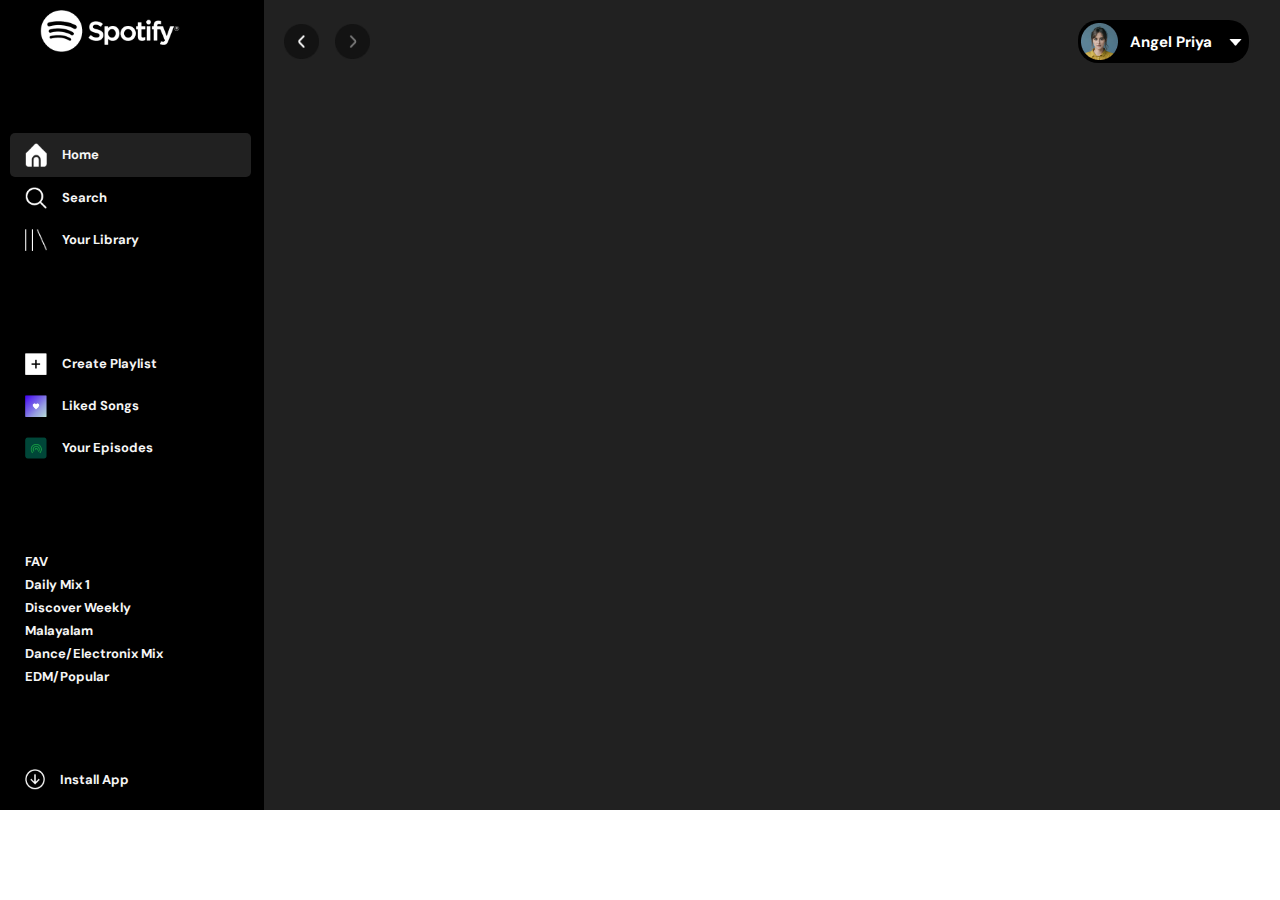
==== index.html @ e63de25b "." ====
<!DOCTYPE html>
<html lang="en">
  <head>
    <!-- Required meta tags -->
    <meta charset="utf-8" />
    <meta name="viewport" content="width=device-width, initial-scale=1" />
    <link rel="stylesheet" href="style.css" />
    <!-- Bootstrap CSS -->
    <!-- <link
      href="https://cdn.jsdelivr.net/npm/bootstrap@5.0.2/dist/css/bootstrap.min.css"
      rel="stylesheet"
      integrity="sha384-EVSTQN3/azprG1Anm3QDgpJLIm9Nao0Yz1ztcQTwFspd3yD65VohhpuuCOmLASjC"
      crossorigin="anonymous"
    /> -->

    <title>Hello, world!</title>
  </head>
  <body>
    <div class="container">
        <!--************************ 30% left part ******************-->
        <div class="left-nav">
            <img src="Icons/Spotify logo.png" alt="" class="logo">

<!-- **************************************************************************** -->
        <div class="home-container">
            <div class="home active" >
                <img src="Icons/Home.png" alt="" class="leftnavimg">
                <h2 class="leftnavh2">Home</h2>
            </div>

            <div class="search">
                <img src="Icons/Search.png" alt="" class="leftnavimg">
                <h2 class="leftnavh2">Search</h2>
            </div>

            <div class="library">
                <img src="Icons/Your library.png" alt="" class="leftnavimg">
                <h2 class="leftnavh2">Your Library</h2>
            </div>
        </div>   

 <!-- **************************************************************** --> 

        <div class="playlist-container">
            <div class="playlist">
                <img src="Icons/plus.png" alt="" class="leftnavimg">
                <h2 class="leftnavh2">Create Playlist</h2>
            </div>

            <div class="liked-songs">
                <img src="Icons/purpleheart.png" alt="" class="leftnavimg">
                <h2 class="leftnavh2">Liked Songs</h2>
            </div>

            <div class="episodes">
                <img src="Icons/hotspot.png" alt="" class="leftnavimg">
                <h2 class="leftnavh2">Your Episodes</h2>
            </div>
        </div>
<!-- ******************************************************* -->
        <div class="fav-tags">
            <h2 class="leftnavh2 h">FAV</h2>
            <h2 class="leftnavh2">Daily Mix 1</h2>
            <h2 class="leftnavh2">Discover Weekly</h2>
            <h2 class="leftnavh2">Malayalam</h2>
            <h2 class="leftnavh2">Dance/Electronix Mix</h2>
            <h2 class="leftnavh2">EDM/Popular</h2>
        </div>
<!-- ************************************************************** -->
        <div class="install">
            <img src="Icons/download.png" alt="" class="dwn">
            <h2 class="leftnavh2">Install App</h2>
        </div>
            
    </div>





<!-- *************** 70%part Right ***************** -->
        <div class="right-part">
            <div class="nav">
                <div class="left-right">
                    <img src="Icons/backward.png" alt="">
                    <img src="Icons/forward.png" alt="">
                </div>

                <div class="profile">
                    <img src="Icons/imgs/profile.png" alt="">
                    <h3>Angel Priya</h3>
                    <img src="Icons/down.png" alt="">
                </div>
            </div>
            
        </div>
    </div>















    <!-- Option 1: Bootstrap Bundle with Popper -->
    <!-- <script
      src="https://cdn.jsdelivr.net/npm/bootstrap@5.0.2/dist/js/bootstrap.bundle.min.js"
      integrity="sha384-MrcW6ZMFYlzcLA8Nl+NtUVF0sA7MsXsP1UyJoMp4YLEuNSfAP+JcXn/tWtIaxVXM"
      crossorigin="anonymous"
    ></script> -->
  </body>
</html>
---- style.css ----
@import url('https://fonts.googleapis.com/css2?family=DM+Sans:ital,opsz,wght@0,9..40,100;0,9..40,200;0,9..40,300;0,9..40,400;0,9..40,500;0,9..40,600;0,9..40,700;0,9..40,800;0,9..40,900;0,9..40,1000;1,9..40,100;1,9..40,200;1,9..40,300;1,9..40,400;1,9..40,500;1,9..40,600;1,9..40,700;1,9..40,800;1,9..40,900;1,9..40,1000&display=swap');

*{
    margin: 0;
    padding: 0;
    box-sizing: border-box;
    font-family: 'DM Sans', sans-serif;
}


.container{
    width: 100%;
    height: 90vh;
    display: flex;
    background-color: #000000;
}

.left-nav{
    margin-left: 10px;
    padding-top: 10px;
    width: 20%;
    display: flex;
    flex-direction: column;
    justify-content: space-between;
    gap: 1.2rem;
    background-color: #000000;
    height: 100%;
}
.right-part{
    width: 80%;
    height: 100%;
    background-color: #212121;
    
}
.logo{
    width: 140px;
    margin-left: 30px;
}
.home, .search, .library, .playlist,
 .liked-songs, .episodes, .install{
    display: flex;
    align-items: center;
    padding-top: 10px;
    padding-bottom: 10px;
    padding-left: 15px;
    border-radius: 5px;
    width: 95%;

 }
.home-container, .playlist-container, 
.fav-tags{
    display: flex;
    flex-direction: column;
}

.active{
    background-color: #212121;
    
}
.fav-tags{
    padding-left: 15px;
}
.fav-tags h2{
    padding: 3px 0;
}



 .leftnavh2{
    font-size: 13px;
    color: whitesmoke;
 }

 .leftnavimg{
    width: 22px;
    margin-right: 15px;
 }
 .install{
    margin-bottom: 10px;
    margin-top: -10px;
 }
 .dwn{
    margin-right: 15px;
    width: 20px;
 }



 /* *************Right Parts*********** */

 .nav{
    margin-top: 20px;
    margin-left: 20px;
    display: flex;
    justify-content: space-between;
    align-items: center;
    /* background-color: darkgoldenrod; */
    width: 95%;
    
 }
 .left-right{
    display: flex;
    align-items: center;
    gap: 1rem;
 }
 .left-right img{
    width: 35px;
 }
 .profile{
    display: flex;
    align-items: center;
    background-color: #000000;
    padding: 3px;
    border-radius: 20px;
    gap: 0.8rem;
    
 }
 .profile h3{
    font-size: 15px;
    color: white;
 }
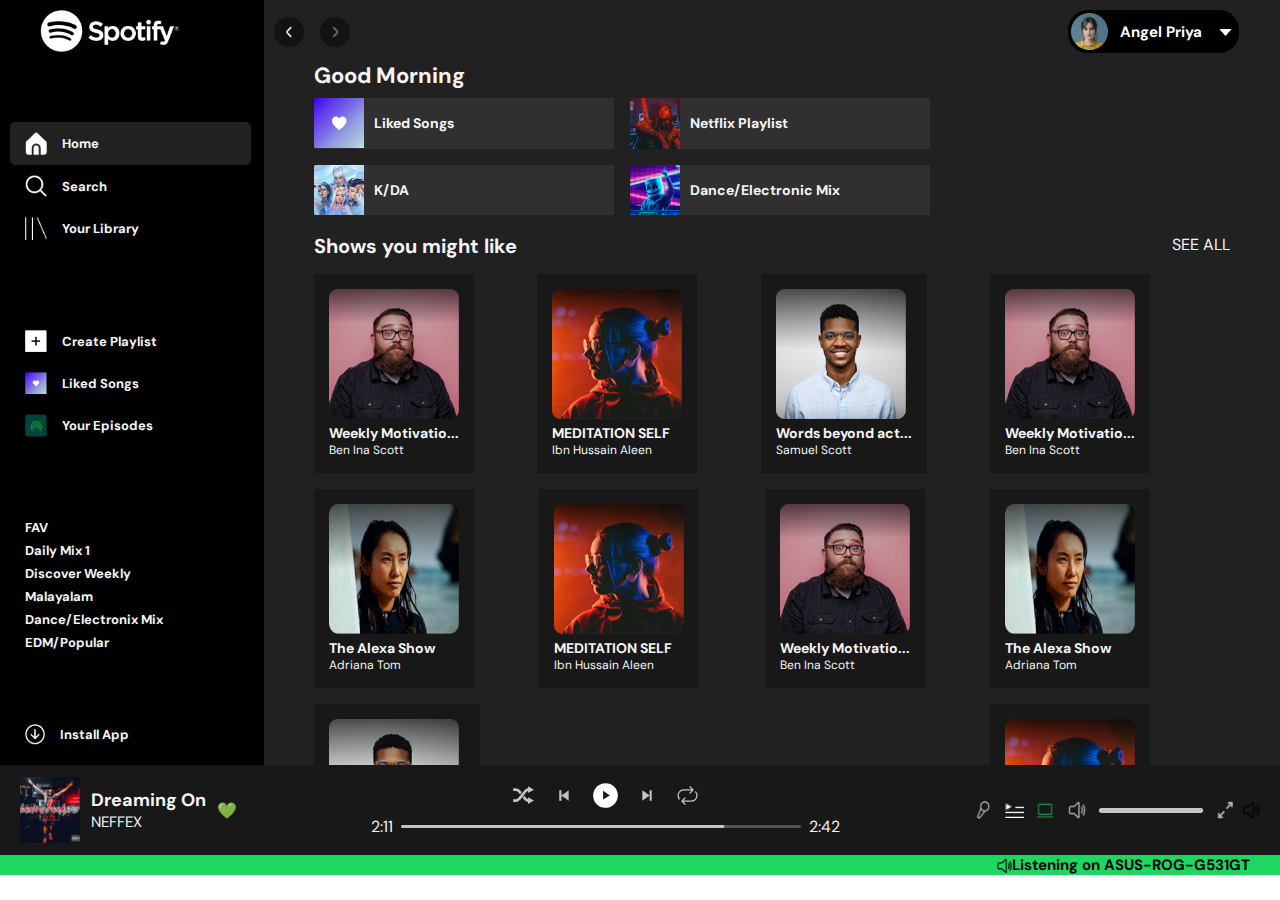
==== commit d8ed0798: "First Page Completed" ====
--- a/index.html
+++ b/index.html
@@ -13,7 +13,7 @@
       crossorigin="anonymous"
     /> -->
 
-    <title>Hello, world!</title>
+    <title>Spotify-Clone</title>
   </head>
   <body>
     <div class="container">
@@ -92,13 +92,153 @@
                     <img src="Icons/down.png" alt="">
                 </div>
             </div>
+
+            <!-- Good Morning section -->
+
+            <div class="goodmrng">
+                <h1>Good Morning</h1>
+                <div class="likedcardholder">
+                    <div class="likedcards">
+                        <img src="Icons/imgs/Purple-big.png" alt="">
+                        <h2>Liked Songs</h2>
+                    </div>
+    
+                    <div class="likedcards">
+                        <img src="Icons/imgs/man.png" alt="">
+                        <h2>Netflix Playlist</h2>
+                    </div>
+    
+                    <div class="likedcards">
+                        <img src="Icons/imgs/KDA.png" alt="">
+                        <h2>K/DA</h2>
+                    </div>
+                    <div class="likedcards">
+                        <img src="Icons/imgs/marshmellow.png" alt="">
+                        <h2>Dance/Electronic Mix</h2>
+                    </div>
+                </div>
+            </div>
+
+            <!-- *********************************** -->
+            <!-- Shows you might like***************** -->
+
+            <div class="shows">
+                <div>
+                    <h1>Shows you might like</h1>
+                    <p>See all</p>
+                </div>
+                
+                <div class="showsCards">
+                    <div class="showCard">
+                        <img src="Icons/imgs/Rectangle 21.png" alt="">
+                        <h2>Weekly Motivatio...</h2>
+                        <p>Ben Ina Scott</p>
+                    </div>
+                    <div class="showCard">
+                        <img src="Icons/imgs/Rectangle 22.png" alt="">
+                        <h2>MEDITATION SELF</h2>
+                        <p>Ibn Hussain Aleen</p>
+                    </div>
+                    <div class="showCard">
+                        <img src="Icons/imgs/Rectangle 23.png" alt="">
+                        <h2>Words beyond act...</h2>
+                        <p>Samuel Scott</p>
+                    </div>
+                    <div class="showCard">
+                        <img src="Icons/imgs/Rectangle 21.png" alt="">
+                        <h2>Weekly Motivatio...</h2>
+                        <p>Ben Ina Scott</p>
+                    </div>
+                    <div class="showCard">
+                        <img class="alex" src="Icons/imgs/Rectangle 16.png" alt="">
+                        <h2>The Alexa Show</h2>
+                        <p>Adriana Tom</p>
+                    </div>
+                    <div class="showCard">
+                        <img src="Icons/imgs/Rectangle 22.png" alt="">
+                        <h2>MEDITATION SELF</h2>
+                        <p>Ibn Hussain Aleen</p>
+                    </div>
+                    <div class="showCard">
+                        <img src="Icons/imgs/Rectangle 21.png" alt="">
+                        <h2>Weekly Motivatio...</h2>
+                        <p>Ben Ina Scott</p>
+                    </div>
+                    <div class="showCard">
+                        <img class="alex" src="Icons/imgs/Rectangle 16.png" alt="">
+                        <h2>The Alexa Show</h2>
+                        <p>Adriana Tom</p>
+                    </div>
+                    <div class="showCard">
+                        <img src="Icons/imgs/Rectangle 23.png" alt="">
+                        <h2>Words beyond act...</h2>
+                        <p>Samuel Scott</p>
+                    </div>
+                    <div class="showCard">
+                        <img src="Icons/imgs/Rectangle 22.png" alt="">
+                        <h2>MEDITATION SELF</h2>
+                        <p>Ibn Hussain Aleen</p>
+                    </div>
+                </div>
+            </div>
+
+
+            
             
         </div>
     </div>
-
-
-
-
+    
+
+    <div class="bottom">
+
+        <!-- ===========Bottom left============== -->
+        <div class="songName">
+            <img src="Icons/imgs/playing-img.png" alt="">
+            
+                <div>
+                    <h2>Dreaming On</h2>
+                    <p>NEFFEX</p>
+                </div>
+                &#128154;
+            
+
+        </div>
+
+        <!-- ===========Bottom Middle============== -->
+        <div class="playControls">
+            <div class="control">
+                <img src="Icons/shuffle.svg" alt="shuffle">
+                <img src="Icons/previous.png" alt="backward">
+                <img src="Icons/resume.svg" alt="play/pause">
+                <img src="Icons/next.svg" alt="forward">
+                <img src="Icons/loop.svg" alt="loop">
+            </div>
+            <div class="bar">
+                <p>2:11</p>
+                <img class="music-bar" src="Icons/musicbar.png" alt="">
+                <p>2:42</p>
+            </div>
+            
+        </div>
+
+        <!-- ===========Bottom Right============== -->
+        <div class="volume">
+            <img class="vol" src="Icons/microphone.png" alt="">
+            <img class="vol" src="Icons/list.png" alt="">
+            <img class="vol" src="Icons/carbon_laptop.png" alt="">
+            <img class="vol" src="Icons/speaker-white.png" alt="">
+            <img src="Icons/volume-bar.png" alt="">
+            <img class="black-spek" src="Icons/strech-speaker.png" alt="">
+        </div>
+
+    </div>
+
+
+<div class="green-notice">
+    <img src="Icons/speaker-black.png" alt="">
+    <h2>Listening on ASUS-ROG-G531GT</h2>
+
+</div>
 
 
 
--- a/style.css
+++ b/style.css
@@ -11,12 +11,16 @@
     padding: 0;
     box-sizing: border-box;
     font-family: 'DM Sans', sans-serif;
-}
+
+   }
+   *::-webkit-scrollbar {
+      display: none;
+    }
 
 
 .container{
     width: 100%;
-    height: 90vh;
+    height: 85vh;
     display: flex;
     background-color: #000000;
 }
@@ -28,11 +32,15 @@
     display: flex;
     flex-direction: column;
     justify-content: space-between;
-    gap: 1.2rem;
+    gap: .8rem;
     background-color: #000000;
     height: 100%;
-}
+    overflow-y: scroll;
+}
+
+
 .right-part{
+   overflow-y: scroll;
     width: 80%;
     height: 100%;
     background-color: #212121;
@@ -95,8 +103,8 @@
  /* *************Right Parts*********** */
 
  .nav{
-    margin-top: 20px;
-    margin-left: 20px;
+    margin-top: 10px;
+    margin-left: 10px;
     display: flex;
     justify-content: space-between;
     align-items: center;
@@ -110,7 +118,7 @@
     gap: 1rem;
  }
  .left-right img{
-    width: 35px;
+    width: 30px;
  }
  .profile{
     display: flex;
@@ -124,4 +132,201 @@
  .profile h3{
     font-size: 15px;
     color: white;
+ }
+
+
+
+
+
+
+
+
+/* ************************************ */
+ .goodmrng{
+   padding: 0 50px;
+ }
+ .goodmrng>h1{
+   color: whitesmoke;
+   font-size: 22px;
+   margin: 8px 0;
+ }
+
+ .likedcardholder{
+   display: flex;
+   
+   gap: 1rem;
+  /* background-color: aqua; */
+   flex-wrap: wrap;
+  
+ }
+
+ .likedcards{
+   display: flex;
+   align-items: center;
+   width: 300px;
+   background-color:#303030 ;
+ }
+ .likedcards>img{
+   width: 50px;
+   margin-right: 10px;
+ }
+ .likedcards>h2{
+   font-size: 14px;
+   color: whitesmoke;
+   word-break: break-all;
+ }
+
+
+ /* ///////////////////////// */
+.shows{
+   padding: 0px 50px;
+  
+}
+.shows>div{
+   display: flex;
+   
+   align-items: center;
+   justify-content: space-between;
+}
+
+.shows>div>p{
+   color: whitesmoke;
+   text-transform: uppercase;
+}
+
+.shows>div>h1{
+   margin-top: 18px;
+   font-size: 20px;
+   color: whitesmoke;
+   margin-bottom: 15px;
+}
+
+
+
+.showsCards{
+   padding-right: 80px;
+   display: flex;
+   gap: 1rem;
+   flex-wrap: wrap;
+}
+ .showCard{
+   background-color: #181818;
+   padding: 15px;
+   
+ }
+ .showCard>h2{
+   font-size: 14px;
+   color: whitesmoke;
+ }
+ .showCard>p{
+   font-size: 12px;
+   color: whitesmoke;
+ }
+ .showCard>img{
+   width: 130px;
+ }
+
+ .alex{
+   height: 130px;
+ }
+
+
+
+
+
+
+
+
+
+
+
+
+ .bottom{
+   padding: 40px 20px;
+   width: 100%;
+   height: 10vh;
+   background-color: #181818;
+   display: flex;
+   justify-content: space-between;
+   align-items: center;
+   
+  
+ }
+
+ .songName{
+   display: flex;
+   align-items: center;
+   gap: 0.7rem;
+ }
+ .songName img{
+   width: 60px;
+ }
+ .songName>div>h2{
+   font-size: 18px;
+   color: whitesmoke;
+ }
+ .songName>div>p{
+   font-size: 15px;
+   color: whitesmoke;
+ }
+
+
+
+ .playControls{
+   display: flex;
+   flex-direction: column;
+   gap: 0.5rem;
+   
+ }
+ .playControls>.control{
+   display: flex;
+   justify-content: center;
+   align-items: center;
+   gap: 1rem;
+ }
+ .control>img{
+   width: 25px;
+ }
+ 
+ .bar{
+   display: flex;
+   align-items: center;
+   gap: 0.5rem;
+   color: whitesmoke;
+ }
+ .music-bar{
+   width: 400px;
+ }
+
+
+ .volume{
+   display: flex;
+   align-items: center;
+   gap: 0.7rem;
+ }
+ .vol{
+   width: 20px;
+ }
+
+ .black-spek{
+   width: 45px;
+ }
+ 
+
+
+ .green-notice{
+   display: flex;
+   align-items: center;
+   justify-content: end;
+  
+   width: 100%;
+   height: 20px;
+   background-color: #1ED760;
+ }
+ .green-notice img{
+   width: 15px;
+ }
+ .green-notice h2{
+   font-size: 15px;
+   padding-right: 30px;
  }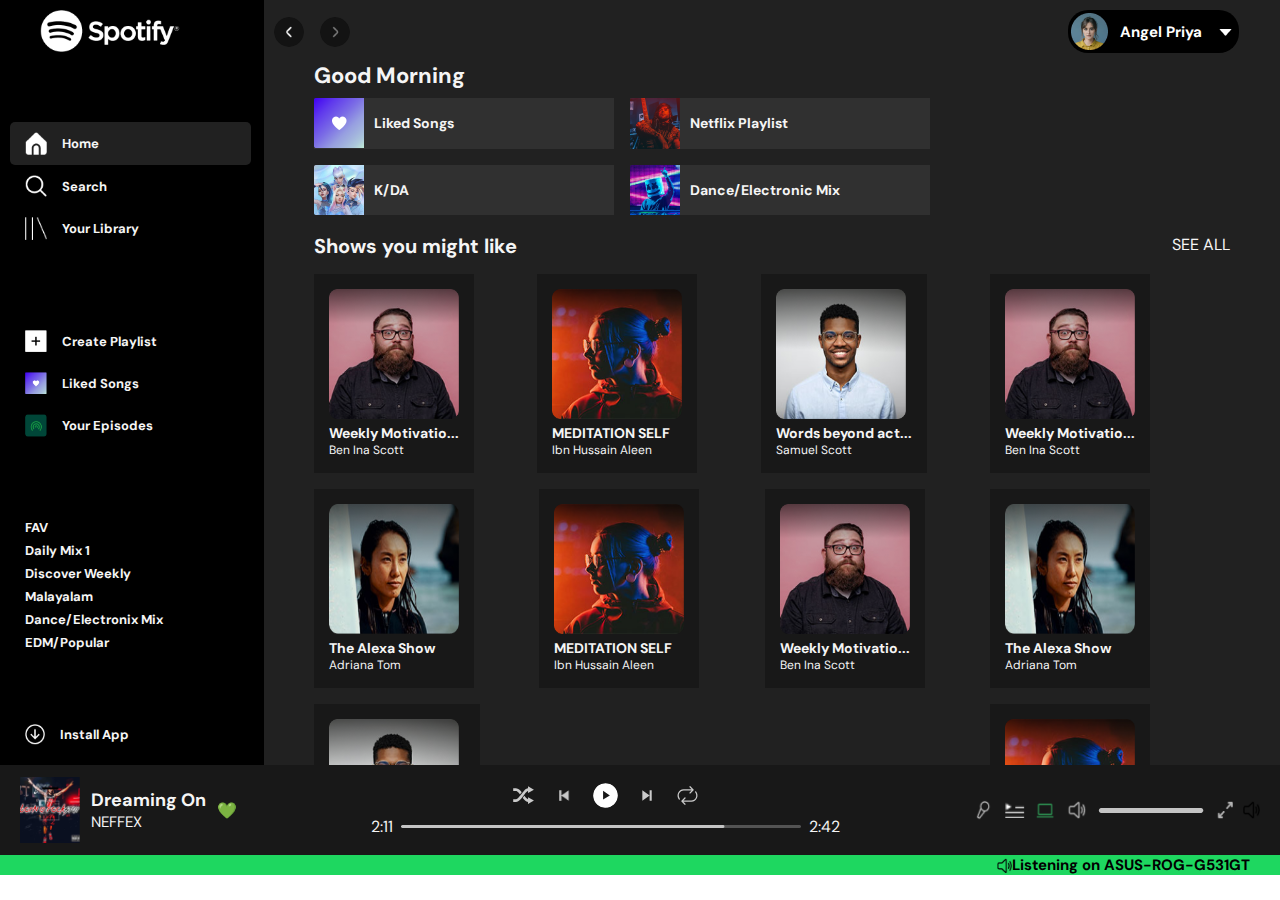
==== commit e1d7a8e5: "Page-1 Hovers" ====
--- a/index.html
+++ b/index.html
@@ -82,8 +82,8 @@
         <div class="right-part">
             <div class="nav">
                 <div class="left-right">
-                    <img src="Icons/backward.png" alt="">
-                    <img src="Icons/forward.png" alt="">
+                    <img src="Icons/backward.png" alt="" class="play">
+                    <img src="Icons/forward.png" alt="" class="play">
                 </div>
 
                 <div class="profile">
@@ -194,24 +194,21 @@
         <!-- ===========Bottom left============== -->
         <div class="songName">
             <img src="Icons/imgs/playing-img.png" alt="">
-            
                 <div>
                     <h2>Dreaming On</h2>
                     <p>NEFFEX</p>
                 </div>
                 &#128154;
-            
-
         </div>
 
         <!-- ===========Bottom Middle============== -->
         <div class="playControls">
             <div class="control">
-                <img src="Icons/shuffle.svg" alt="shuffle">
-                <img src="Icons/previous.png" alt="backward">
-                <img src="Icons/resume.svg" alt="play/pause">
-                <img src="Icons/next.svg" alt="forward">
-                <img src="Icons/loop.svg" alt="loop">
+                <img class="musichov" src="Icons/shuffle.svg" alt="shuffle">
+                <img class="musichov" src="Icons/previous.png" alt="backward">
+                <img class="musichov play" src="Icons/resume.svg" alt="play/pause">
+                <img class="musichov" src="Icons/next.svg" alt="forward">
+                <img class="musichov" src="Icons/loop.svg" alt="loop">
             </div>
             <div class="bar">
                 <p>2:11</p>
@@ -237,13 +234,7 @@
 <div class="green-notice">
     <img src="Icons/speaker-black.png" alt="">
     <h2>Listening on ASUS-ROG-G531GT</h2>
-
 </div>
-
-
-
-
-
 
 
 
--- a/style.css
+++ b/style.css
@@ -59,8 +59,16 @@
     padding-left: 15px;
     border-radius: 5px;
     width: 95%;
-
- }
+    transition: all 0.2s ease-in-out;
+ }
+
+ .home:hover, .search:hover, 
+ .library:hover, .playlist:hover,
+ .liked-songs:hover, .episodes:hover, .install:hover{
+  cursor: pointer;
+  background-color: #212121;
+ }
+ 
 .home-container, .playlist-container, 
 .fav-tags{
     display: flex;
@@ -100,7 +108,7 @@
 
 
 
- /* *************Right Parts*********** */
+ /* *************Right Parts****************** */
 
  .nav{
     margin-top: 10px;
@@ -119,7 +127,13 @@
  }
  .left-right img{
     width: 30px;
- }
+    transition: all 0.2s ease-in;
+ }
+ .left-right img:hover{
+  box-shadow: 1px 1px 20px gray;
+  cursor: pointer;
+ }
+
  .profile{
     display: flex;
     align-items: center;
@@ -127,19 +141,17 @@
     padding: 3px;
     border-radius: 20px;
     gap: 0.8rem;
-    
- }
+    transition: all 0.2s ease-in-out;
+ }
+ .profile:hover{
+  box-shadow: 1px 1px 10px gray;
+  cursor: pointer;
+ }
+ /* Profile Pic********* */
  .profile h3{
     font-size: 15px;
     color: white;
  }
-
-
-
-
-
-
-
 
 /* ************************************ */
  .goodmrng{
@@ -165,6 +177,11 @@
    align-items: center;
    width: 300px;
    background-color:#303030 ;
+   transition: all 0.2s ease-in;
+ }
+ .likedcards:hover{
+  cursor: pointer;
+  box-shadow: 1px 1px 10px gray;
  }
  .likedcards>img{
    width: 50px;
@@ -177,7 +194,7 @@
  }
 
 
- /* ///////////////////////// */
+ /* /////////////////////////******************** */
 .shows{
    padding: 0px 50px;
   
@@ -192,6 +209,12 @@
 .shows>div>p{
    color: whitesmoke;
    text-transform: uppercase;
+   transition: all 0.2s ease-in-out;
+}
+.shows>div>p:hover{
+  cursor: pointer;
+  color: white;
+  font-weight: 600;
 }
 
 .shows>div>h1{
@@ -201,8 +224,6 @@
    margin-bottom: 15px;
 }
 
-
-
 .showsCards{
    padding-right: 80px;
    display: flex;
@@ -212,7 +233,12 @@
  .showCard{
    background-color: #181818;
    padding: 15px;
-   
+   transition: all 0.2s ease-in-out;
+   
+ }
+ .showCard:hover{
+  cursor: pointer;
+  box-shadow: 1px 1px 10px gray;
  }
  .showCard>h2{
    font-size: 14px;
@@ -229,17 +255,13 @@
  .alex{
    height: 130px;
  }
-
-
-
-
-
-
-
-
-
-
-
+ 
+
+
+
+
+
+/* *********Bottom Palyer Controls Part************* */
 
  .bottom{
    padding: 40px 20px;
@@ -252,7 +274,7 @@
    
   
  }
-
+ /* <!-- ===========Bottom left============== */
  .songName{
    display: flex;
    align-items: center;
@@ -271,7 +293,7 @@
  }
 
 
-
+ /* <!-- ===========Bottom Middle============= */
  .playControls{
    display: flex;
    flex-direction: column;
@@ -297,8 +319,16 @@
  .music-bar{
    width: 400px;
  }
-
-
+ .musichov{
+  mix-blend-mode: screen;
+  transition: all 0.2s ease-in;
+ }
+ .musichov:hover{
+  box-shadow: 1px 1px 20px gray;
+  cursor: pointer;
+ }
+
+ /* <!-- ===========Bottom Right============= */
  .volume{
    display: flex;
    align-items: center;
@@ -306,14 +336,20 @@
  }
  .vol{
    width: 20px;
+   mix-blend-mode: screen;
+   transition: all 0.2s ease-in;
  }
 
  .black-spek{
    width: 45px;
  }
+ .vol:hover{
+  box-shadow: 1px 1px 10px gray;
+  cursor: pointer;
+ }
  
 
-
+/* *******************Green Notice*********** */
  .green-notice{
    display: flex;
    align-items: center;
@@ -329,4 +365,10 @@
  .green-notice h2{
    font-size: 15px;
    padding-right: 30px;
+ }
+
+
+ .play{
+  border-radius: 50%;
+  overflow: hidden;
  }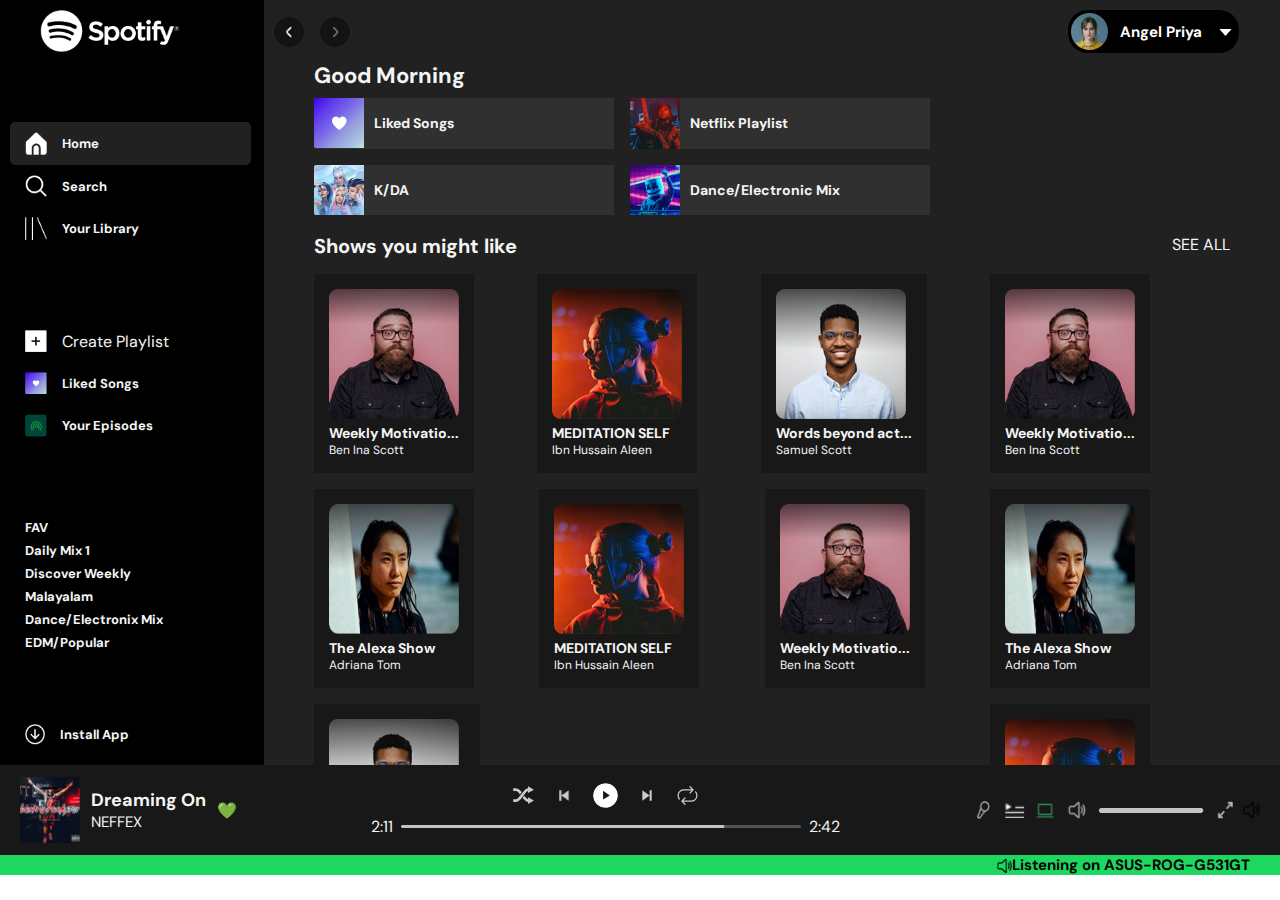
==== commit 14665711: "Responsive for Mobile view" ====
--- a/index.html
+++ b/index.html
@@ -17,224 +17,238 @@
   </head>
   <body>
     <div class="container">
-        <!--************************ 30% left part ******************-->
-        <div class="left-nav">
-            <img src="Icons/Spotify logo.png" alt="" class="logo">
-
-<!-- **************************************************************************** -->
+      <!--************************ 30% left part ******************-->
+      <div class="left-nav">
+        <img src="Icons/Spotify logo.png" alt="" class="logo" />
+
+        <!-- **************************************************************************** -->
         <div class="home-container">
-            <div class="home active" >
-                <img src="Icons/Home.png" alt="" class="leftnavimg">
-                <h2 class="leftnavh2">Home</h2>
-            </div>
-
-            <div class="search">
-                <img src="Icons/Search.png" alt="" class="leftnavimg">
-                <h2 class="leftnavh2">Search</h2>
-            </div>
-
-            <div class="library">
-                <img src="Icons/Your library.png" alt="" class="leftnavimg">
-                <h2 class="leftnavh2">Your Library</h2>
-            </div>
-        </div>   
-
- <!-- **************************************************************** --> 
+          <div class="home active">
+            <img src="Icons/Home.png" alt="" class="leftnavimg" />
+            <h2 class="leftnavh2">Home</h2>
+          </div>
+
+          <div class="search">
+            <img src="Icons/Search.png" alt="" class="leftnavimg" />
+            <h2 class="leftnavh2">Search</h2>
+          </div>
+
+          <div class="library">
+            <img src="Icons/Your library.png" alt="" class="leftnavimg" />
+            <h2 class="leftnavh2">Your Library</h2>
+          </div>
+        </div>
+
+        <!-- **************************************************************** -->
 
         <div class="playlist-container">
-            <div class="playlist">
-                <img src="Icons/plus.png" alt="" class="leftnavimg">
-                <h2 class="leftnavh2">Create Playlist</h2>
-            </div>
-
-            <div class="liked-songs">
-                <img src="Icons/purpleheart.png" alt="" class="leftnavimg">
-                <h2 class="leftnavh2">Liked Songs</h2>
-            </div>
-
-            <div class="episodes">
-                <img src="Icons/hotspot.png" alt="" class="leftnavimg">
-                <h2 class="leftnavh2">Your Episodes</h2>
-            </div>
-        </div>
-<!-- ******************************************************* -->
+          <div class="playlist">
+            <img src="Icons/plus.png" alt="" class="leftnavimg" />
+            <a href="playlist.html">Create Playlist</a>
+          </div>
+
+          <div class="liked-songs">
+            <img src="Icons/purpleheart.png" alt="" class="leftnavimg" />
+            <h2 class="leftnavh2">Liked Songs</h2>
+          </div>
+
+          <div class="episodes">
+            <img src="Icons/hotspot.png" alt="" class="leftnavimg" />
+            <h2 class="leftnavh2">Your Episodes</h2>
+          </div>
+        </div>
+        <!-- ******************************************************* -->
         <div class="fav-tags">
-            <h2 class="leftnavh2 h">FAV</h2>
-            <h2 class="leftnavh2">Daily Mix 1</h2>
-            <h2 class="leftnavh2">Discover Weekly</h2>
-            <h2 class="leftnavh2">Malayalam</h2>
-            <h2 class="leftnavh2">Dance/Electronix Mix</h2>
-            <h2 class="leftnavh2">EDM/Popular</h2>
-        </div>
-<!-- ************************************************************** -->
+          <h2 class="leftnavh2 h">FAV</h2>
+          <h2 class="leftnavh2">Daily Mix 1</h2>
+          <h2 class="leftnavh2">Discover Weekly</h2>
+          <h2 class="leftnavh2">Malayalam</h2>
+          <h2 class="leftnavh2">Dance/Electronix Mix</h2>
+          <h2 class="leftnavh2">EDM/Popular</h2>
+        </div>
+        <!-- ************************************************************** -->
         <div class="install">
-            <img src="Icons/download.png" alt="" class="dwn">
-            <h2 class="leftnavh2">Install App</h2>
-        </div>
-            
-    </div>
-
-
-
-
-
-<!-- *************** 70%part Right ***************** -->
-        <div class="right-part">
-            <div class="nav">
-                <div class="left-right">
-                    <img src="Icons/backward.png" alt="" class="play">
-                    <img src="Icons/forward.png" alt="" class="play">
-                </div>
-
-                <div class="profile">
-                    <img src="Icons/imgs/profile.png" alt="">
-                    <h3>Angel Priya</h3>
-                    <img src="Icons/down.png" alt="">
-                </div>
-            </div>
-
-            <!-- Good Morning section -->
-
-            <div class="goodmrng">
-                <h1>Good Morning</h1>
-                <div class="likedcardholder">
-                    <div class="likedcards">
-                        <img src="Icons/imgs/Purple-big.png" alt="">
-                        <h2>Liked Songs</h2>
-                    </div>
-    
-                    <div class="likedcards">
-                        <img src="Icons/imgs/man.png" alt="">
-                        <h2>Netflix Playlist</h2>
-                    </div>
-    
-                    <div class="likedcards">
-                        <img src="Icons/imgs/KDA.png" alt="">
-                        <h2>K/DA</h2>
-                    </div>
-                    <div class="likedcards">
-                        <img src="Icons/imgs/marshmellow.png" alt="">
-                        <h2>Dance/Electronic Mix</h2>
-                    </div>
-                </div>
-            </div>
-
-            <!-- *********************************** -->
-            <!-- Shows you might like***************** -->
-
-            <div class="shows">
-                <div>
-                    <h1>Shows you might like</h1>
-                    <p>See all</p>
-                </div>
-                
-                <div class="showsCards">
-                    <div class="showCard">
-                        <img src="Icons/imgs/Rectangle 21.png" alt="">
-                        <h2>Weekly Motivatio...</h2>
-                        <p>Ben Ina Scott</p>
-                    </div>
-                    <div class="showCard">
-                        <img src="Icons/imgs/Rectangle 22.png" alt="">
-                        <h2>MEDITATION SELF</h2>
-                        <p>Ibn Hussain Aleen</p>
-                    </div>
-                    <div class="showCard">
-                        <img src="Icons/imgs/Rectangle 23.png" alt="">
-                        <h2>Words beyond act...</h2>
-                        <p>Samuel Scott</p>
-                    </div>
-                    <div class="showCard">
-                        <img src="Icons/imgs/Rectangle 21.png" alt="">
-                        <h2>Weekly Motivatio...</h2>
-                        <p>Ben Ina Scott</p>
-                    </div>
-                    <div class="showCard">
-                        <img class="alex" src="Icons/imgs/Rectangle 16.png" alt="">
-                        <h2>The Alexa Show</h2>
-                        <p>Adriana Tom</p>
-                    </div>
-                    <div class="showCard">
-                        <img src="Icons/imgs/Rectangle 22.png" alt="">
-                        <h2>MEDITATION SELF</h2>
-                        <p>Ibn Hussain Aleen</p>
-                    </div>
-                    <div class="showCard">
-                        <img src="Icons/imgs/Rectangle 21.png" alt="">
-                        <h2>Weekly Motivatio...</h2>
-                        <p>Ben Ina Scott</p>
-                    </div>
-                    <div class="showCard">
-                        <img class="alex" src="Icons/imgs/Rectangle 16.png" alt="">
-                        <h2>The Alexa Show</h2>
-                        <p>Adriana Tom</p>
-                    </div>
-                    <div class="showCard">
-                        <img src="Icons/imgs/Rectangle 23.png" alt="">
-                        <h2>Words beyond act...</h2>
-                        <p>Samuel Scott</p>
-                    </div>
-                    <div class="showCard">
-                        <img src="Icons/imgs/Rectangle 22.png" alt="">
-                        <h2>MEDITATION SELF</h2>
-                        <p>Ibn Hussain Aleen</p>
-                    </div>
-                </div>
-            </div>
-
-
-            
-            
-        </div>
-    </div>
-    
+          <img src="Icons/download.png" alt="" class="dwn" />
+          <h2 class="leftnavh2">Install App</h2>
+        </div>
+      </div>
+
+      <!-- *************** 70%part Right ***************** -->
+      <div class="right-part">
+        <div class="nav">
+          <div class="left-right">
+            <img src="Icons/backward.png" alt="" class="play" />
+            <img src="Icons/forward.png" alt="" class="play" />
+          </div>
+
+          <div class="profile">
+            <img src="Icons/imgs/profile.png" alt="" />
+            <h3>Angel Priya</h3>
+            <img src="Icons/down.png" alt="" />
+          </div>
+        </div>
+
+        <!-- Good Morning section -->
+
+        <div class="goodmrng">
+          <h1>Good Morning</h1>
+          <div class="likedcardholder">
+            <div class="likedcards">
+              <img src="Icons/imgs/Purple-big.png" alt="" />
+              <h2>Liked Songs</h2>
+            </div>
+
+            <div class="likedcards">
+              <img src="Icons/imgs/man.png" alt="" />
+              <h2>Netflix Playlist</h2>
+            </div>
+
+            <div class="likedcards">
+              <img src="Icons/imgs/KDA.png" alt="" />
+              <h2>K/DA</h2>
+            </div>
+            <div class="likedcards">
+              <img src="Icons/imgs/marshmellow.png" alt="" />
+              <h2>Dance/Electronic Mix</h2>
+            </div>
+          </div>
+        </div>
+
+        <!-- *********************************** -->
+        <!-- Shows you might like***************** -->
+
+        <div class="shows">
+          <div>
+            <h1>Shows you might like</h1>
+            <p>See all</p>
+          </div>
+
+          <div class="showsCards">
+            <div class="showCard">
+              <img src="Icons/imgs/Rectangle 21.png" alt="" />
+              <h2>Weekly Motivatio...</h2>
+              <p>Ben Ina Scott</p>
+            </div>
+            <div class="showCard">
+              <img src="Icons/imgs/Rectangle 22.png" alt="" />
+              <h2>MEDITATION SELF</h2>
+              <p>Ibn Hussain Aleen</p>
+            </div>
+            <div class="showCard">
+              <img src="Icons/imgs/Rectangle 23.png" alt="" />
+              <h2>Words beyond act...</h2>
+              <p>Samuel Scott</p>
+            </div>
+            <div class="showCard">
+              <img src="Icons/imgs/Rectangle 21.png" alt="" />
+              <h2>Weekly Motivatio...</h2>
+              <p>Ben Ina Scott</p>
+            </div>
+            <div class="showCard">
+              <img class="alex" src="Icons/imgs/Rectangle 16.png" alt="" />
+              <h2>The Alexa Show</h2>
+              <p>Adriana Tom</p>
+            </div>
+            <div class="showCard">
+              <img src="Icons/imgs/Rectangle 22.png" alt="" />
+              <h2>MEDITATION SELF</h2>
+              <p>Ibn Hussain Aleen</p>
+            </div>
+            <div class="showCard">
+              <img src="Icons/imgs/Rectangle 21.png" alt="" />
+              <h2>Weekly Motivatio...</h2>
+              <p>Ben Ina Scott</p>
+            </div>
+            <div class="showCard">
+              <img class="alex" src="Icons/imgs/Rectangle 16.png" alt="" />
+              <h2>The Alexa Show</h2>
+              <p>Adriana Tom</p>
+            </div>
+            <div class="showCard">
+              <img src="Icons/imgs/Rectangle 23.png" alt="" />
+              <h2>Words beyond act...</h2>
+              <p>Samuel Scott</p>
+            </div>
+            <div class="showCard">
+              <img src="Icons/imgs/Rectangle 22.png" alt="" />
+              <h2>MEDITATION SELF</h2>
+              <p>Ibn Hussain Aleen</p>
+            </div>
+          </div>
+        </div>
+      </div>
+    </div>
+
+
+    <!--****************Player Controls part Bottom********  -->
 
     <div class="bottom">
-
-        <!-- ===========Bottom left============== -->
-        <div class="songName">
-            <img src="Icons/imgs/playing-img.png" alt="">
-                <div>
-                    <h2>Dreaming On</h2>
-                    <p>NEFFEX</p>
-                </div>
-                &#128154;
-        </div>
-
-        <!-- ===========Bottom Middle============== -->
-        <div class="playControls">
-            <div class="control">
-                <img class="musichov" src="Icons/shuffle.svg" alt="shuffle">
-                <img class="musichov" src="Icons/previous.png" alt="backward">
-                <img class="musichov play" src="Icons/resume.svg" alt="play/pause">
-                <img class="musichov" src="Icons/next.svg" alt="forward">
-                <img class="musichov" src="Icons/loop.svg" alt="loop">
-            </div>
-            <div class="bar">
-                <p>2:11</p>
-                <img class="music-bar" src="Icons/musicbar.png" alt="">
-                <p>2:42</p>
-            </div>
-            
-        </div>
-
-        <!-- ===========Bottom Right============== -->
-        <div class="volume">
-            <img class="vol" src="Icons/microphone.png" alt="">
-            <img class="vol" src="Icons/list.png" alt="">
-            <img class="vol" src="Icons/carbon_laptop.png" alt="">
-            <img class="vol" src="Icons/speaker-white.png" alt="">
-            <img src="Icons/volume-bar.png" alt="">
-            <img class="black-spek" src="Icons/strech-speaker.png" alt="">
-        </div>
-
-    </div>
-
-
-<div class="green-notice">
-    <img src="Icons/speaker-black.png" alt="">
-    <h2>Listening on ASUS-ROG-G531GT</h2>
-</div>
+      <!-- ===========Bottom left============== -->
+      <div class="songName">
+        <img src="Icons/imgs/playing-img.png" alt="" />
+        <div>
+          <h2>Dreaming On</h2>
+          <p>NEFFEX</p>
+        </div>
+        &#128154;
+      </div>
+
+      <!-- ===========Bottom Middle============== -->
+      <div class="playControls">
+        <div class="control">
+          <img class="musichov" src="Icons/shuffle.svg" alt="shuffle" />
+          <img class="musichov" src="Icons/previous.png" alt="backward" />
+          <img class="musichov play" src="Icons/resume.svg" alt="play/pause" />
+          <img class="musichov" src="Icons/next.svg" alt="forward" />
+          <img class="musichov" src="Icons/loop.svg" alt="loop" />
+        </div>
+        <div class="bar">
+          <p>2:11</p>
+          <img class="music-bar" src="Icons/musicbar.png" alt="" />
+          <p>2:42</p>
+        </div>
+      </div>
+
+      <!-- ===========Bottom Right============== -->
+      <div class="volume">
+        <img class="vol" src="Icons/microphone.png" alt="" />
+        <img class="vol" src="Icons/list.png" alt="" />
+        <img class="vol" src="Icons/carbon_laptop.png" alt="" />
+        <img class="vol" src="Icons/speaker-white.png" alt="" />
+        <img src="Icons/volume-bar.png" alt="" />
+        <img class="black-spek" src="Icons/strech-speaker.png" alt="" />
+      </div>
+    </div>
+
+    <div class="green-notice">
+      <img src="Icons/speaker-black.png" alt="" />
+      <h2>Listening on ASUS-ROG-G531GT</h2>
+    </div>
+
+
+
+    <div class="home-container-media">
+      <div class="home-media">
+        <img src="Icons/Home.png" alt=""/>
+        <a href="">Home</a>
+      </div>
+
+      <div class="search-media">
+        <img src="Icons/Search.png" alt=""/>
+       <a href="">Search</a>
+      </div>
+
+      <div class="library-media">
+        <img src="Icons/Your library.png" alt=""/>
+        <a href="">Your Library</a>
+      </div>
+    </div>
+
+
+
+
+
+
 
 
 
--- a/style.css
+++ b/style.css
@@ -15,6 +15,10 @@
    }
    *::-webkit-scrollbar {
       display: none;
+    }
+    a{
+      color: whitesmoke;
+      text-decoration: none;
     }
 
 
@@ -371,4 +375,155 @@
  .play{
   border-radius: 50%;
   overflow: hidden;
- }+ }
+
+
+ .home-container-media{
+  display: none;
+ }
+
+
+
+
+
+
+
+
+
+
+
+
+ /* Media Queries */
+ /* Extra small devices (phones, 600px and down) */
+@media only screen and (max-width: 394px) {
+   
+    .container{
+      width: 100vw;
+    }
+    .left-nav{
+      display: none;
+    }
+    .right-part{
+      width: 100%;
+    }
+
+    .likedcards{
+      width: 150px;
+    }
+    .likedcards>h2{
+      font-size: 12px;
+    }
+
+    .goodmrng{
+      padding: 0 30px;
+    }
+    .likedcardholder{
+      display: flex;
+      justify-content: space-between;
+    }
+
+
+    .shows{
+      padding: 0 30px;
+    }
+    .showCard {
+      padding: 10px;
+  }
+  .showsCards {
+    padding-right: 0;
+    /* display: flex; */
+    gap: 1rem;
+    flex-wrap: wrap;
+}
+  .playControls{
+    display: none;
+  }
+  .volume{
+    display: none;
+  }
+  .bottom{
+    height: 5vh;
+  }
+
+  .songName{
+    gap: 0.5rem;
+  }
+  .songName img{
+    width: 45px;
+  }
+  .songName>div>h2{
+    font-size: 15px;
+  }
+  .songName>div>p{
+    font-size: 12px;
+  }
+  .green-notice{
+    display: none;
+  }
+
+
+  /* Bottom */
+  .home-container-media{
+    display: flex;
+    width: 100%;
+    height: 6vh;
+    justify-content: space-between;
+    align-items: center;
+    background-color:#181818;
+    padding: 5px 30px;
+  }
+  .home-media,.search-media, .library-media {
+    display: flex;
+    flex-direction: column;
+    /* background-color: #1ED760; */
+    align-items: center;
+  }
+  .home-media>img, .search-media>img, 
+  .library-media>img {
+    width: 20px;
+  }
+  .home-media>a, .search-media>a, 
+  .library-media>a{
+    font-size: 13px;
+    padding-top: 5px;
+  }
+  
+
+}
+
+
+
+
+
+
+
+
+
+
+@media only screen and (max-width: 600px) {
+   
+}
+
+/* Small devices (portrait tablets and large phones, 600px and up) */
+@media only screen and (min-width: 600px) {
+  
+
+}
+
+/* Medium devices (landscape tablets, 768px and up) */
+@media only screen and (min-width: 768px) {
+  
+
+}
+
+/* Large devices (laptops/desktops, 992px and up) */
+@media only screen and (min-width: 992px) {
+  
+
+}
+
+/* Extra large devices (large laptops and desktops, 1200px and up) */
+@media only screen and (min-width: 1200px) {
+  
+
+}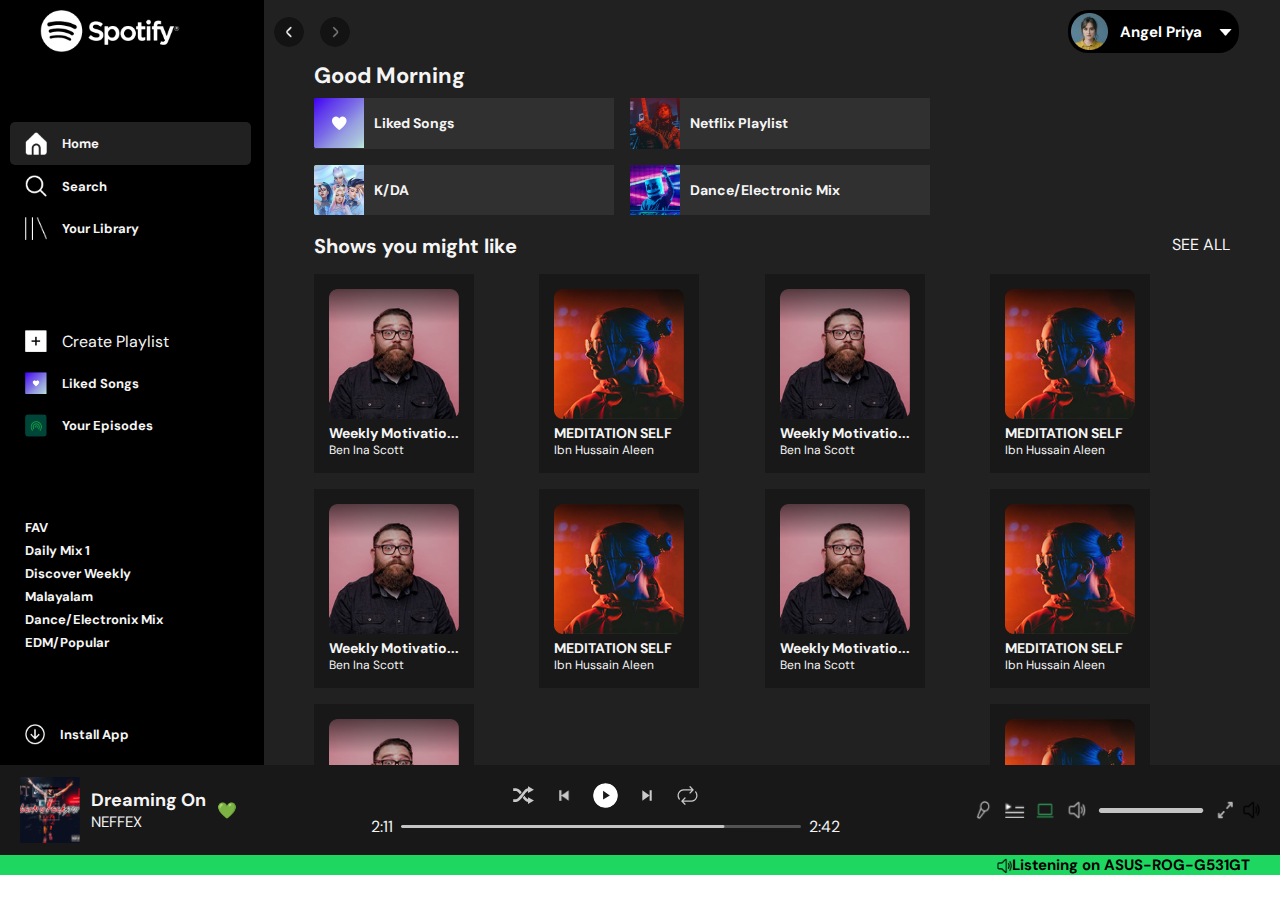
==== commit a8535009: "full complete" ====
--- a/index.html
+++ b/index.html
@@ -120,7 +120,8 @@
         <div class="shows">
           <div>
             <h1>Shows you might like</h1>
-            <p>See all</p>
+            <a href="playlist.html">See all</a>
+          
           </div>
 
           <div class="showsCards">
@@ -134,40 +135,41 @@
               <h2>MEDITATION SELF</h2>
               <p>Ibn Hussain Aleen</p>
             </div>
-            <div class="showCard">
-              <img src="Icons/imgs/Rectangle 23.png" alt="" />
-              <h2>Words beyond act...</h2>
-              <p>Samuel Scott</p>
-            </div>
-            <div class="showCard">
-              <img src="Icons/imgs/Rectangle 21.png" alt="" />
-              <h2>Weekly Motivatio...</h2>
-              <p>Ben Ina Scott</p>
-            </div>
-            <div class="showCard">
-              <img class="alex" src="Icons/imgs/Rectangle 16.png" alt="" />
-              <h2>The Alexa Show</h2>
-              <p>Adriana Tom</p>
-            </div>
-            <div class="showCard">
-              <img src="Icons/imgs/Rectangle 22.png" alt="" />
-              <h2>MEDITATION SELF</h2>
-              <p>Ibn Hussain Aleen</p>
-            </div>
-            <div class="showCard">
-              <img src="Icons/imgs/Rectangle 21.png" alt="" />
-              <h2>Weekly Motivatio...</h2>
-              <p>Ben Ina Scott</p>
-            </div>
-            <div class="showCard">
-              <img class="alex" src="Icons/imgs/Rectangle 16.png" alt="" />
-              <h2>The Alexa Show</h2>
-              <p>Adriana Tom</p>
-            </div>
-            <div class="showCard">
-              <img src="Icons/imgs/Rectangle 23.png" alt="" />
-              <h2>Words beyond act...</h2>
-              <p>Samuel Scott</p>
+            
+            <div class="showCard">
+              <img src="Icons/imgs/Rectangle 21.png" alt="" />
+              <h2>Weekly Motivatio...</h2>
+              <p>Ben Ina Scott</p>
+            </div>
+            <div class="showCard">
+              <img src="Icons/imgs/Rectangle 22.png" alt="" />
+              <h2>MEDITATION SELF</h2>
+              <p>Ibn Hussain Aleen</p>
+            </div>
+            <div class="showCard">
+              <img src="Icons/imgs/Rectangle 21.png" alt="" />
+              <h2>Weekly Motivatio...</h2>
+              <p>Ben Ina Scott</p>
+            </div>
+            <div class="showCard">
+              <img src="Icons/imgs/Rectangle 22.png" alt="" />
+              <h2>MEDITATION SELF</h2>
+              <p>Ibn Hussain Aleen</p>
+            </div>
+            <div class="showCard">
+              <img src="Icons/imgs/Rectangle 21.png" alt="" />
+              <h2>Weekly Motivatio...</h2>
+              <p>Ben Ina Scott</p>
+            </div>
+            <div class="showCard">
+              <img src="Icons/imgs/Rectangle 22.png" alt="" />
+              <h2>MEDITATION SELF</h2>
+              <p>Ibn Hussain Aleen</p>
+            </div>
+            <div class="showCard">
+              <img src="Icons/imgs/Rectangle 21.png" alt="" />
+              <h2>Weekly Motivatio...</h2>
+              <p>Ben Ina Scott</p>
             </div>
             <div class="showCard">
               <img src="Icons/imgs/Rectangle 22.png" alt="" />
@@ -208,6 +210,9 @@
           <p>2:42</p>
         </div>
       </div>
+      <div class="media-play">
+        <img class="musichov play" src="Icons/resume.svg" alt="play/pause" />
+      </div>
 
       <!-- ===========Bottom Right============== -->
       <div class="volume">
@@ -230,17 +235,17 @@
     <div class="home-container-media">
       <div class="home-media">
         <img src="Icons/Home.png" alt=""/>
-        <a href="">Home</a>
+        <a class="h" href="#">Home</a>
       </div>
 
       <div class="search-media">
         <img src="Icons/Search.png" alt=""/>
-       <a href="">Search</a>
+       <a href="#">Search</a>
       </div>
 
       <div class="library-media">
         <img src="Icons/Your library.png" alt=""/>
-        <a href="">Your Library</a>
+        <a href="playlist.html">Your Library</a>
       </div>
     </div>
 
--- a/style.css
+++ b/style.css
@@ -210,12 +210,12 @@
    justify-content: space-between;
 }
 
-.shows>div>p{
+.shows>div>a{
    color: whitesmoke;
    text-transform: uppercase;
    transition: all 0.2s ease-in-out;
 }
-.shows>div>p:hover{
+.shows>div>a:hover{
   cursor: pointer;
   color: white;
   font-weight: 600;
@@ -382,6 +382,10 @@
   display: none;
  }
 
+ .media-play{
+  display: none;
+ }
+
 
 
 
@@ -397,8 +401,12 @@
  /* Extra small devices (phones, 600px and down) */
 @media only screen and (max-width: 394px) {
    
+  body{
+    background-color: #000000;
+  }
     .container{
       width: 100vw;
+      height: 85vh;
     }
     .left-nav{
       display: none;
@@ -443,6 +451,7 @@
   }
   .bottom{
     height: 5vh;
+   
   }
 
   .songName{
@@ -461,16 +470,28 @@
     display: none;
   }
 
+  .bottom {
+    padding: 32px 20px;
+}
+
+.media-play{
+  display: block;
+ }
+ .play{
+  width: 25px;
+ }
+
 
   /* Bottom */
   .home-container-media{
     display: flex;
     width: 100%;
-    height: 6vh;
+   
     justify-content: space-between;
     align-items: center;
     background-color:#181818;
-    padding: 5px 30px;
+    padding: 9px 30px;
+    
   }
   .home-media,.search-media, .library-media {
     display: flex;
@@ -487,6 +508,9 @@
     font-size: 13px;
     padding-top: 5px;
   }
+
+
+
   
 
 }
@@ -501,7 +525,81 @@
 
 
 @media only screen and (max-width: 600px) {
-   
+   body{
+    background-color: #000000;
+   }
+   .green-notice{
+    display: none;
+  }
+  .playControls{
+    display: none;
+  }
+  .volume{
+    display: none;
+  }
+  .left-nav{
+    display: none;
+  }
+
+  .right-part {
+    overflow-y: scroll;
+    width: 100%;
+    height: 100%;
+    background-color: #212121;
+}
+
+.likedcards {
+  width: 100%;
+}
+.showsCards {
+  padding-right: 0px;
+  
+}
+
+.showCard {
+  padding: 5px;
+}
+
+
+
+
+
+
+.media-play{
+  display: block;
+ }
+ .play{
+  width: 25px;
+ }
+
+
+  /* Bottom */
+  .home-container-media{
+    display: flex;
+    width: 100%;
+   
+    justify-content: space-between;
+    align-items: center;
+    background-color:#181818;
+    padding: 9px 30px;
+    
+  }
+  .home-media,.search-media, .library-media {
+    display: flex;
+    flex-direction: column;
+    /* background-color: #1ED760; */
+    align-items: center;
+  }
+  .home-media>img, .search-media>img, 
+  .library-media>img {
+    width: 20px;
+  }
+  .home-media>a, .search-media>a, 
+  .library-media>a{
+    font-size: 13px;
+    padding-top: 5px;
+  }
+
 }
 
 /* Small devices (portrait tablets and large phones, 600px and up) */
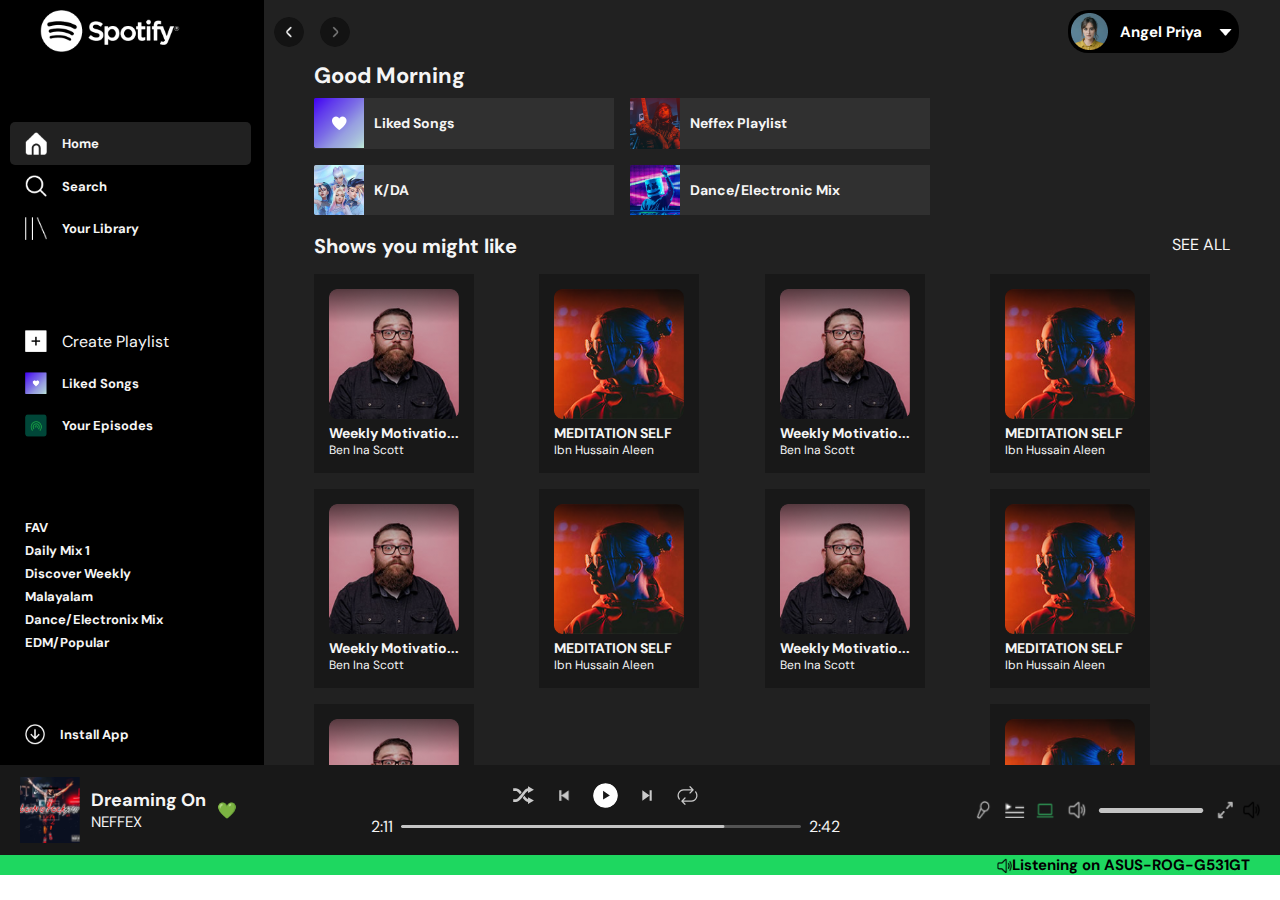
==== commit 834237da: "correction" ====
--- a/index.html
+++ b/index.html
@@ -100,7 +100,7 @@
 
             <div class="likedcards">
               <img src="Icons/imgs/man.png" alt="" />
-              <h2>Netflix Playlist</h2>
+              <h2>Neffex Playlist</h2>
             </div>
 
             <div class="likedcards">
--- a/style.css
+++ b/style.css
@@ -399,7 +399,7 @@
 
  /* Media Queries */
  /* Extra small devices (phones, 600px and down) */
-@media only screen and (max-width: 394px) {
+@media only screen and (max-width: 340px) {
    
   body{
     background-color: #000000;
@@ -415,9 +415,9 @@
       width: 100%;
     }
 
-    .likedcards{
-      width: 150px;
-    }
+    .likedcards {
+      width: 100%;
+  }
     .likedcards>h2{
       font-size: 12px;
     }
@@ -429,19 +429,32 @@
       display: flex;
       justify-content: space-between;
     }
+    .shows>div {
+      justify-content: space-between;
+  }
 
 
     .shows{
       padding: 0 30px;
     }
     .showCard {
-      padding: 10px;
-  }
+      padding: 15px;
+      display: flex;
+      flex-direction: column;
+      align-items: center;
+  }
+  .showCard>img {
+    width: 210px;
+    margin-bottom: 10px;
+}
   .showsCards {
+    justify-content: center;
     padding-right: 0;
-    /* display: flex; */
+    display: flex;
+    flex-direction: column;
     gap: 1rem;
     flex-wrap: wrap;
+  
 }
   .playControls{
     display: none;
@@ -524,7 +537,7 @@
 
 
 
-@media only screen and (max-width: 600px) {
+@media only screen and (min-width: 341px) and (max-width: 460px){
    body{
     background-color: #000000;
    }
@@ -555,9 +568,22 @@
   padding-right: 0px;
   
 }
+.shows {
+  padding: 0px 30px;
+}
 
 .showCard {
   padding: 5px;
+}
+.showCard>img {
+  width: 115px;
+}
+.shows>div {
+  display: flex;
+  align-items: center;
+  justify-content: center;
+  gap: 22px;
+  /* justify-content: space-evenly; */
 }
 
 
